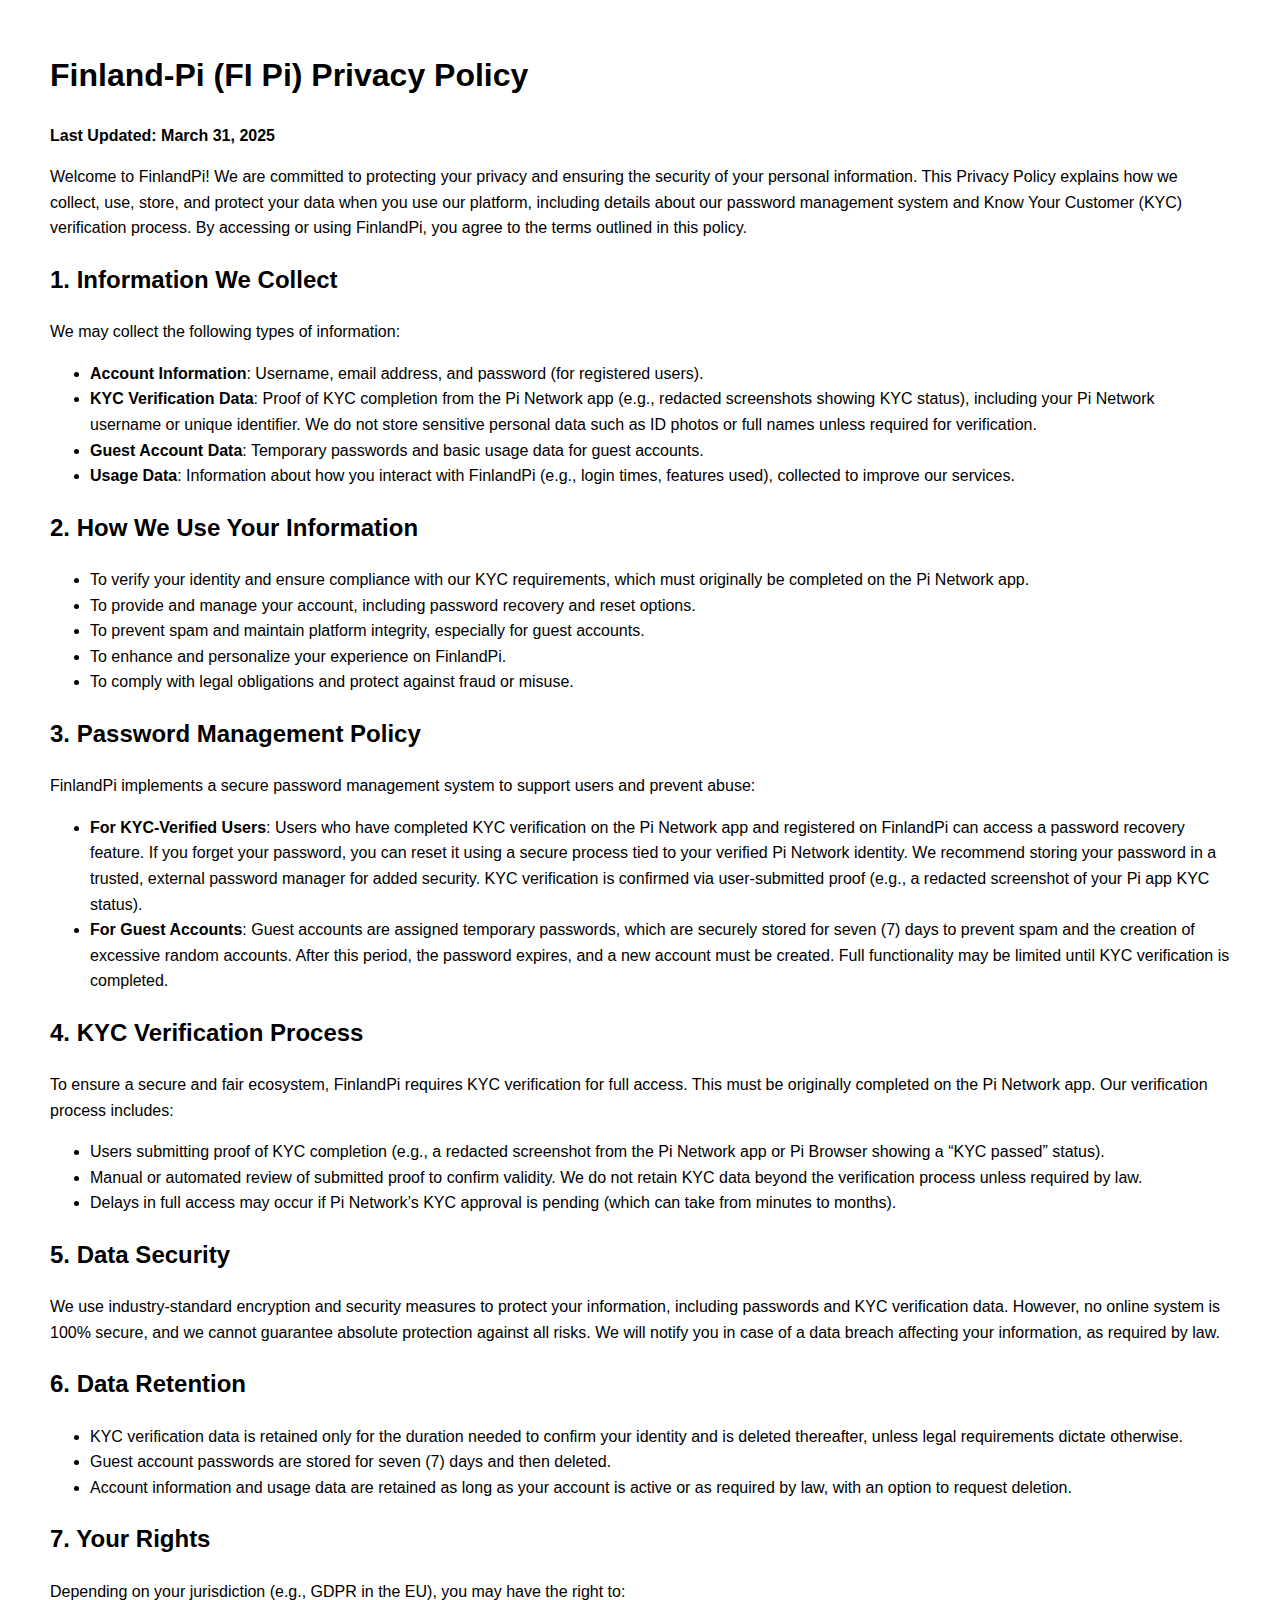
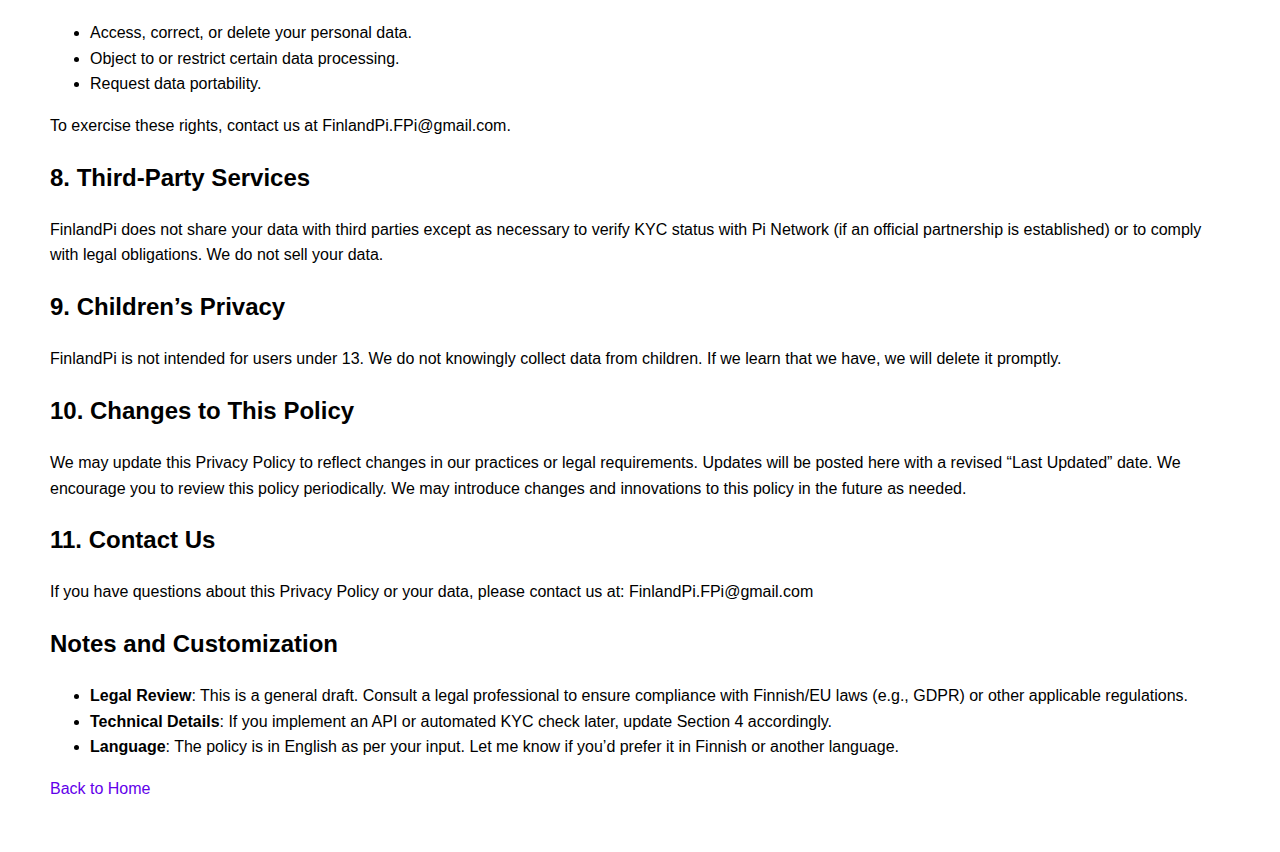
==== privacy-policy.html @ eb9ec7c3 "upload Privacy Policy and Terms of Services" ====
<!DOCTYPE html>
<html lang="en">
<head>
    <meta charset="UTF-8">
    <meta name="viewport" content="width=device-width, initial-scale=1.0">
    <title>Finland-Pi Privacy Policy</title>
    <style>
        body {
            font-family: Arial, sans-serif;
            margin: 50px;
            line-height: 1.6;
        }
        a {
            color: #6200ea;
            text-decoration: none;
        }
        a:hover {
            text-decoration: underline;
        }
    </style>
</head>
<body>
    <h1>Finland-Pi (FI Pi) Privacy Policy</h1>
    <p><strong>Last Updated: March 31, 2025</strong></p>

    <p>Welcome to FinlandPi! We are committed to protecting your privacy and ensuring the security of your personal information. This Privacy Policy explains how we collect, use, store, and protect your data when you use our platform, including details about our password management system and Know Your Customer (KYC) verification process. By accessing or using FinlandPi, you agree to the terms outlined in this policy.</p>

    <h2>1. Information We Collect</h2>
    <p>We may collect the following types of information:</p>
    <ul>
        <li><strong>Account Information</strong>: Username, email address, and password (for registered users).</li>
        <li><strong>KYC Verification Data</strong>: Proof of KYC completion from the Pi Network app (e.g., redacted screenshots showing KYC status), including your Pi Network username or unique identifier. We do not store sensitive personal data such as ID photos or full names unless required for verification.</li>
        <li><strong>Guest Account Data</strong>: Temporary passwords and basic usage data for guest accounts.</li>
        <li><strong>Usage Data</strong>: Information about how you interact with FinlandPi (e.g., login times, features used), collected to improve our services.</li>
    </ul>

    <h2>2. How We Use Your Information</h2>
    <ul>
        <li>To verify your identity and ensure compliance with our KYC requirements, which must originally be completed on the Pi Network app.</li>
        <li>To provide and manage your account, including password recovery and reset options.</li>
        <li>To prevent spam and maintain platform integrity, especially for guest accounts.</li>
        <li>To enhance and personalize your experience on FinlandPi.</li>
        <li>To comply with legal obligations and protect against fraud or misuse.</li>
    </ul>

    <h2>3. Password Management Policy</h2>
    <p>FinlandPi implements a secure password management system to support users and prevent abuse:</p>
    <ul>
        <li><strong>For KYC-Verified Users</strong>: Users who have completed KYC verification on the Pi Network app and registered on FinlandPi can access a password recovery feature. If you forget your password, you can reset it using a secure process tied to your verified Pi Network identity. We recommend storing your password in a trusted, external password manager for added security. KYC verification is confirmed via user-submitted proof (e.g., a redacted screenshot of your Pi app KYC status).</li>
        <li><strong>For Guest Accounts</strong>: Guest accounts are assigned temporary passwords, which are securely stored for seven (7) days to prevent spam and the creation of excessive random accounts. After this period, the password expires, and a new account must be created. Full functionality may be limited until KYC verification is completed.</li>
    </ul>

    <h2>4. KYC Verification Process</h2>
    <p>To ensure a secure and fair ecosystem, FinlandPi requires KYC verification for full access. This must be originally completed on the Pi Network app. Our verification process includes:</p>
    <ul>
        <li>Users submitting proof of KYC completion (e.g., a redacted screenshot from the Pi Network app or Pi Browser showing a “KYC passed” status).</li>
        <li>Manual or automated review of submitted proof to confirm validity. We do not retain KYC data beyond the verification process unless required by law.</li>
        <li>Delays in full access may occur if Pi Network’s KYC approval is pending (which can take from minutes to months).</li>
    </ul>

    <h2>5. Data Security</h2>
    <p>We use industry-standard encryption and security measures to protect your information, including passwords and KYC verification data. However, no online system is 100% secure, and we cannot guarantee absolute protection against all risks. We will notify you in case of a data breach affecting your information, as required by law.</p>

    <h2>6. Data Retention</h2>
    <ul>
        <li>KYC verification data is retained only for the duration needed to confirm your identity and is deleted thereafter, unless legal requirements dictate otherwise.</li>
        <li>Guest account passwords are stored for seven (7) days and then deleted.</li>
        <li>Account information and usage data are retained as long as your account is active or as required by law, with an option to request deletion.</li>
    </ul>

    <h2>7. Your Rights</h2>
    <p>Depending on your jurisdiction (e.g., GDPR in the EU), you may have the right to:</p>
    <ul>
        <li>Access, correct, or delete your personal data.</li>
        <li>Object to or restrict certain data processing.</li>
        <li>Request data portability.</li>
    </ul>
    <p>To exercise these rights, contact us at FinlandPi.FPi@gmail.com.</p>

    <h2>8. Third-Party Services</h2>
    <p>FinlandPi does not share your data with third parties except as necessary to verify KYC status with Pi Network (if an official partnership is established) or to comply with legal obligations. We do not sell your data.</p>

    <h2>9. Children’s Privacy</h2>
    <p>FinlandPi is not intended for users under 13. We do not knowingly collect data from children. If we learn that we have, we will delete it promptly.</p>

    <h2>10. Changes to This Policy</h2>
    <p>We may update this Privacy Policy to reflect changes in our practices or legal requirements. Updates will be posted here with a revised “Last Updated” date. We encourage you to review this policy periodically. We may introduce changes and innovations to this policy in the future as needed.</p>

    <h2>11. Contact Us</h2>
    <p>If you have questions about this Privacy Policy or your data, please contact us at: FinlandPi.FPi@gmail.com</p>

    <h2>Notes and Customization</h2>
    <ul>
        <li><strong>Legal Review</strong>: This is a general draft. Consult a legal professional to ensure compliance with Finnish/EU laws (e.g., GDPR) or other applicable regulations.</li>
        <li><strong>Technical Details</strong>: If you implement an API or automated KYC check later, update Section 4 accordingly.</li>
        <li><strong>Language</strong>: The policy is in English as per your input. Let me know if you’d prefer it in Finnish or another language.</li>
    </ul>

    <p><a href="index.html">Back to Home</a></p>
</body>
</html>
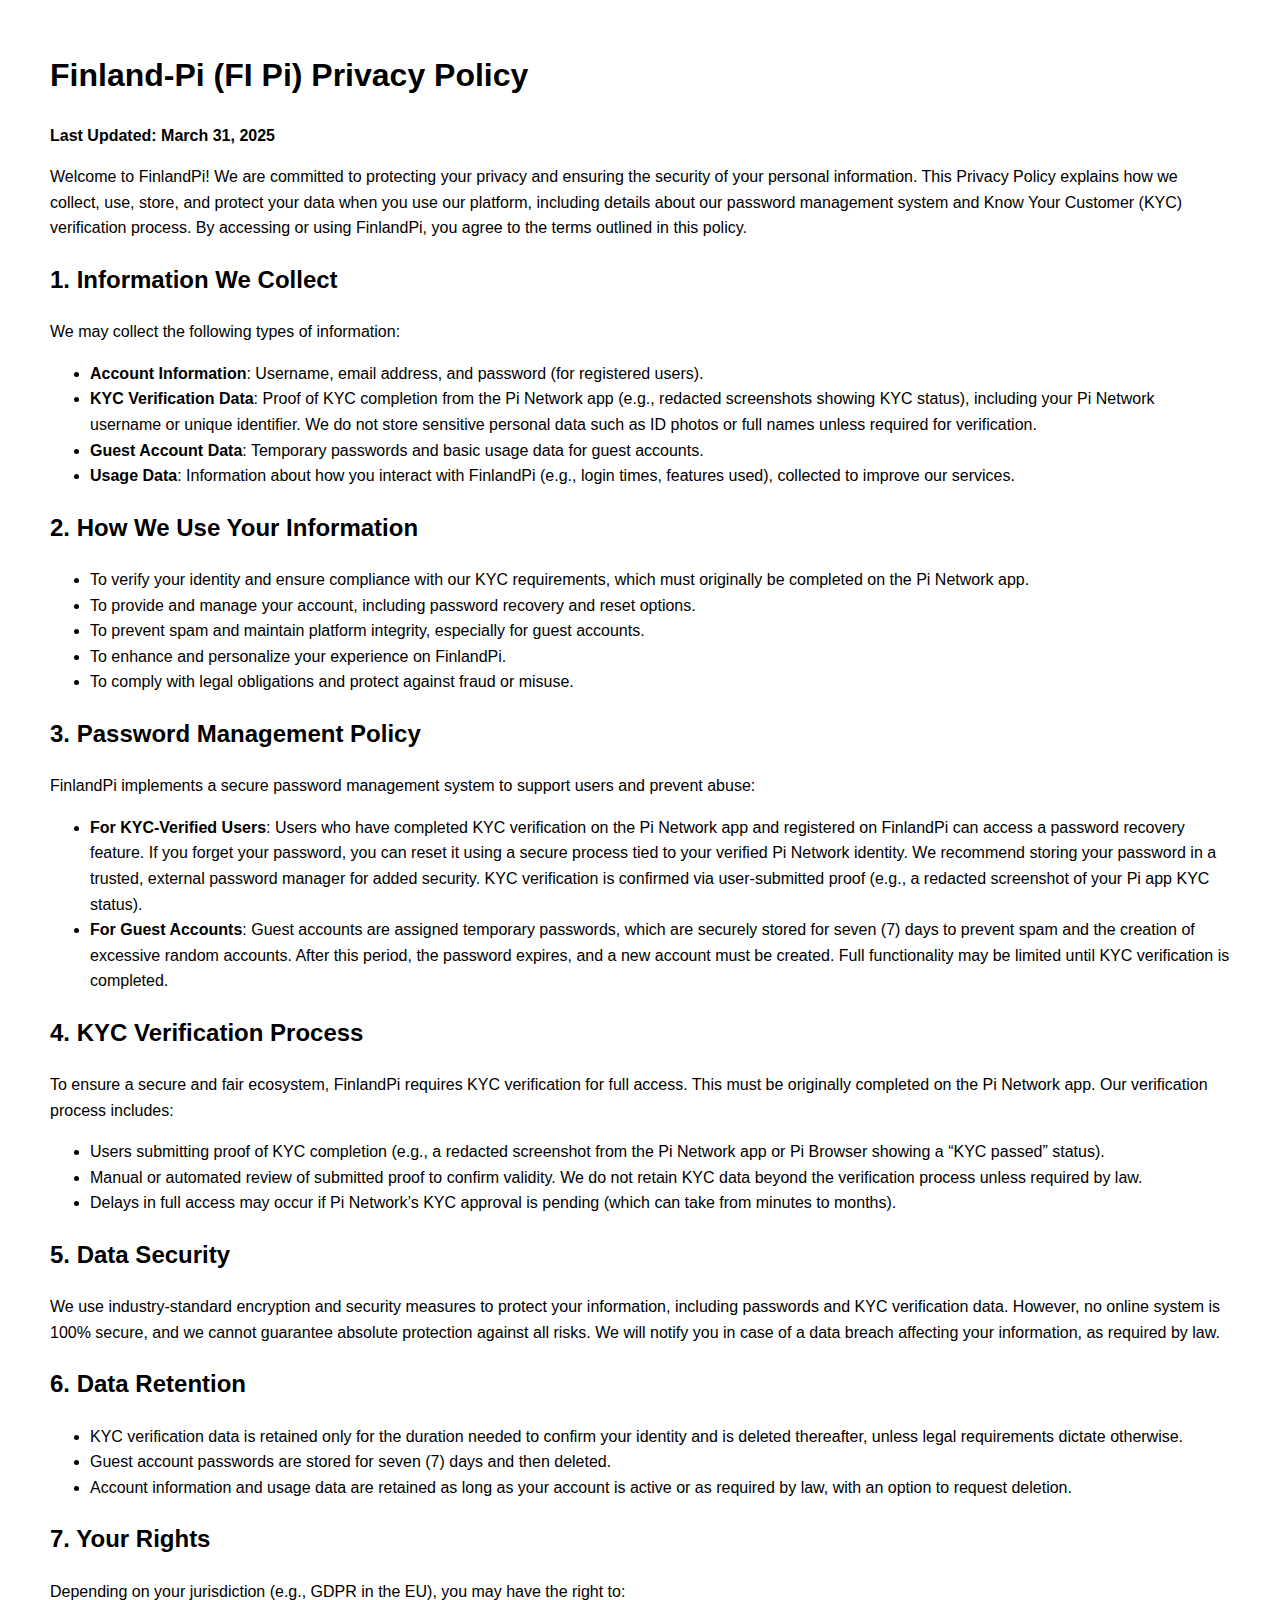
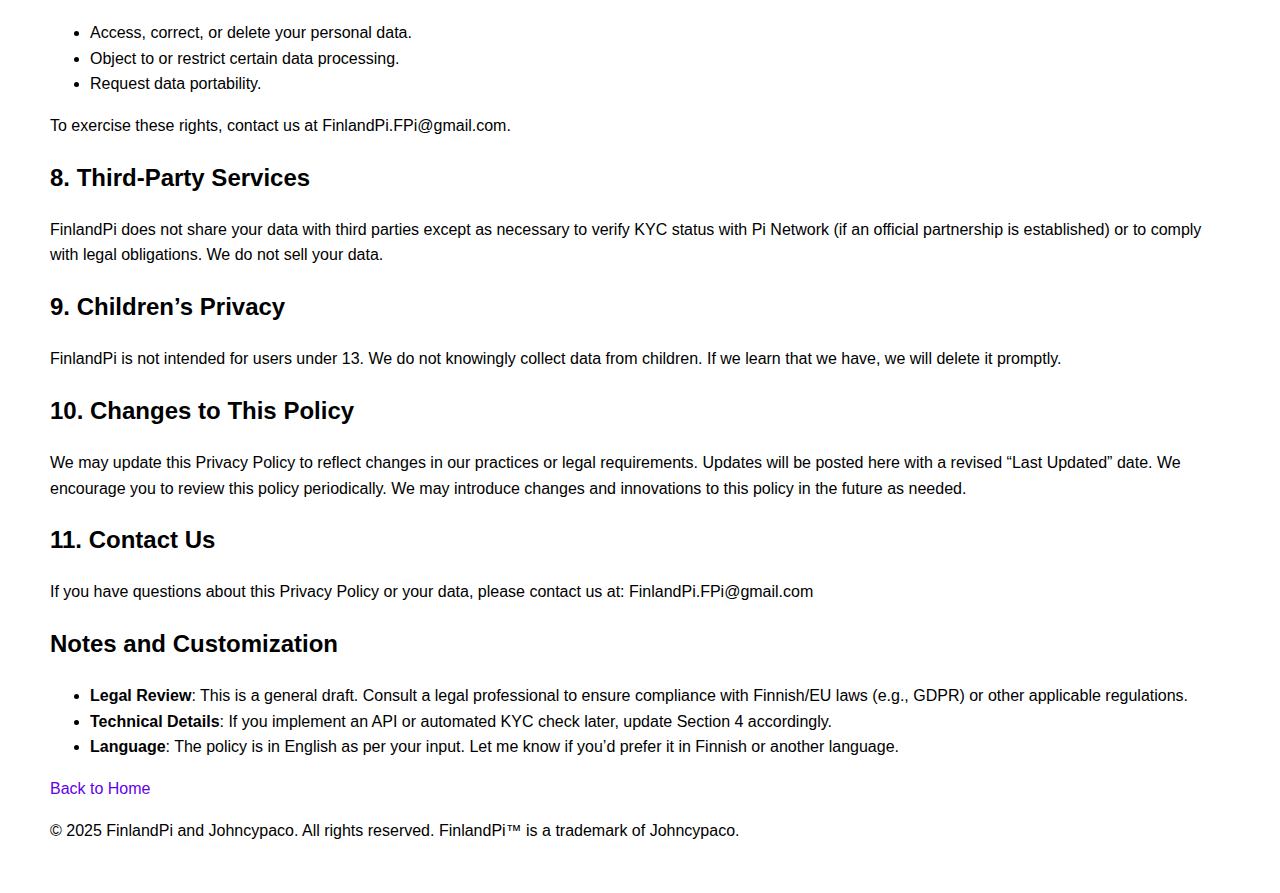
==== commit f5a5ae51: "Update privacy-policy.html with copyright and trademark notice" ====
--- a/privacy-policy.html
+++ b/privacy-policy.html
@@ -98,4 +98,7 @@
 
     <p><a href="index.html">Back to Home</a></p>
 </body>
-</html>+</html>
+<footer>
+    <p>© 2025 FinlandPi and Johncypaco. All rights reserved. FinlandPi™ is a trademark of Johncypaco.</p>
+</footer>
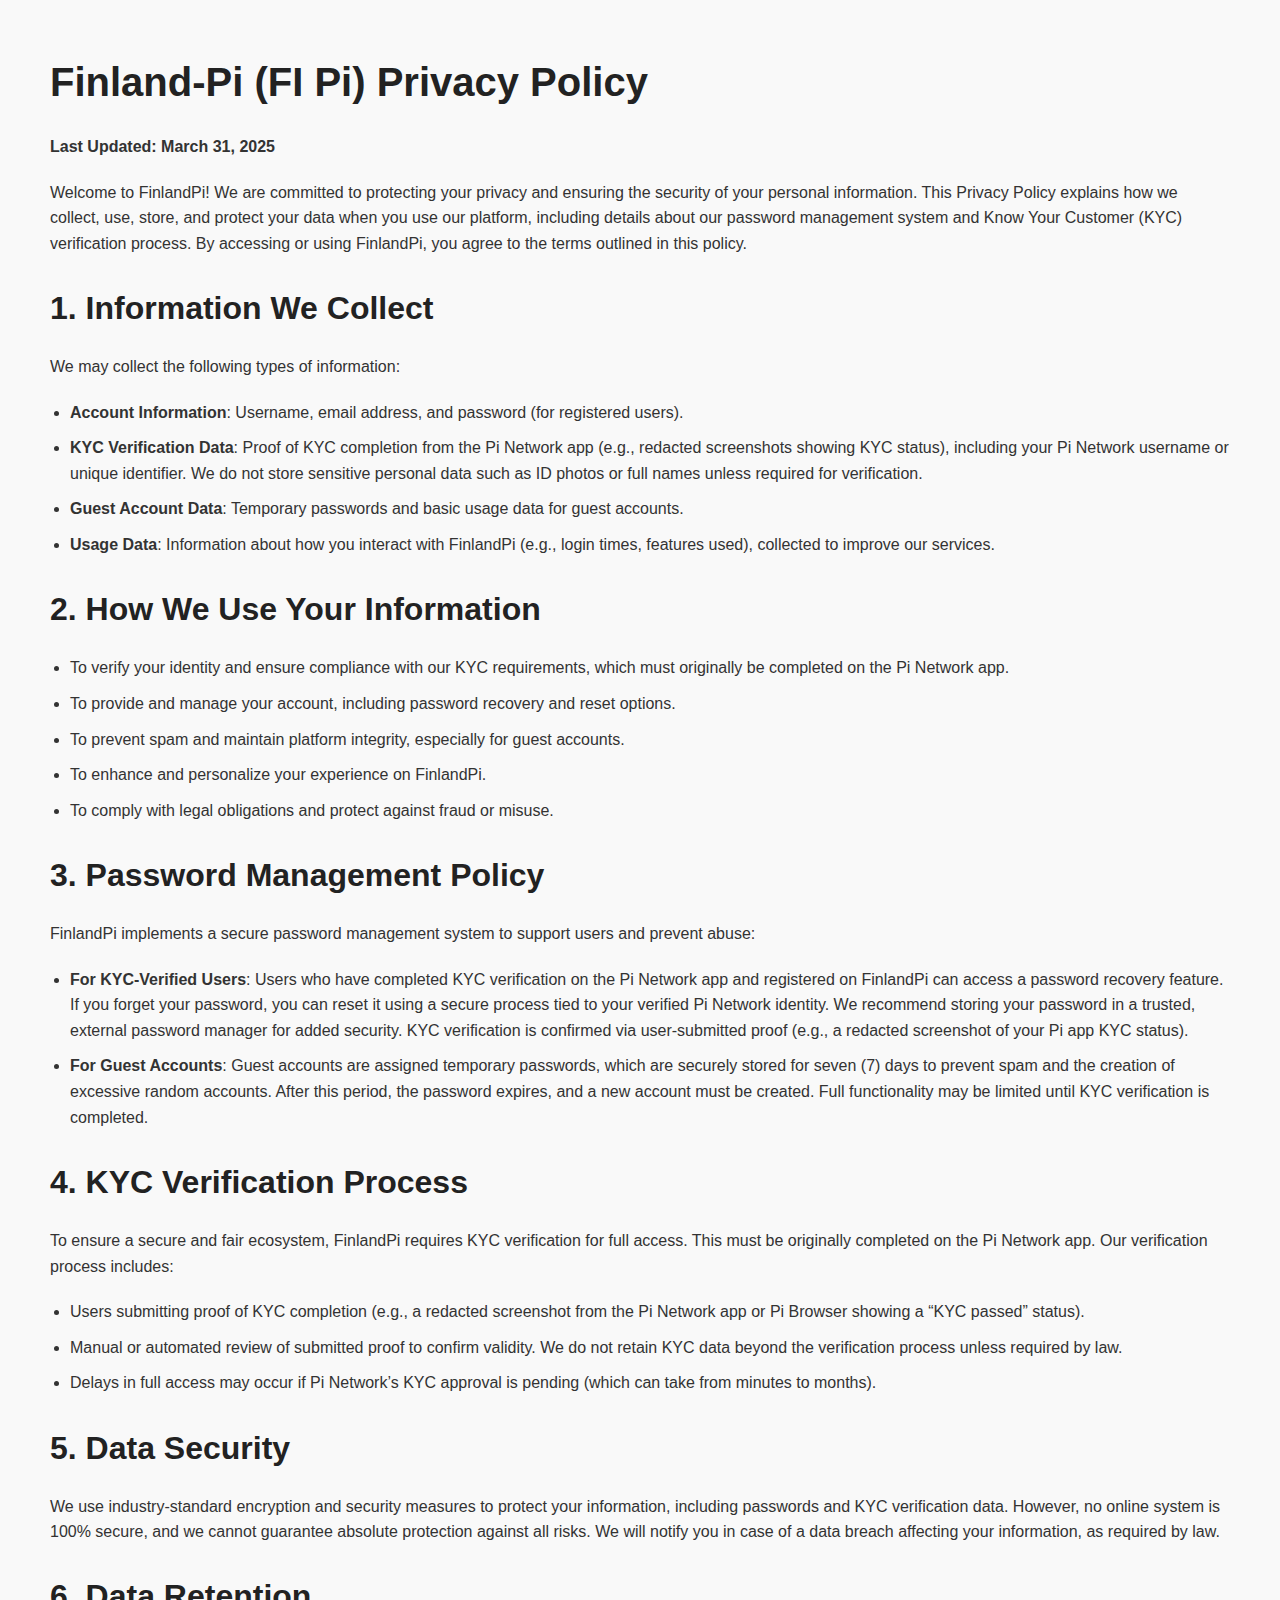
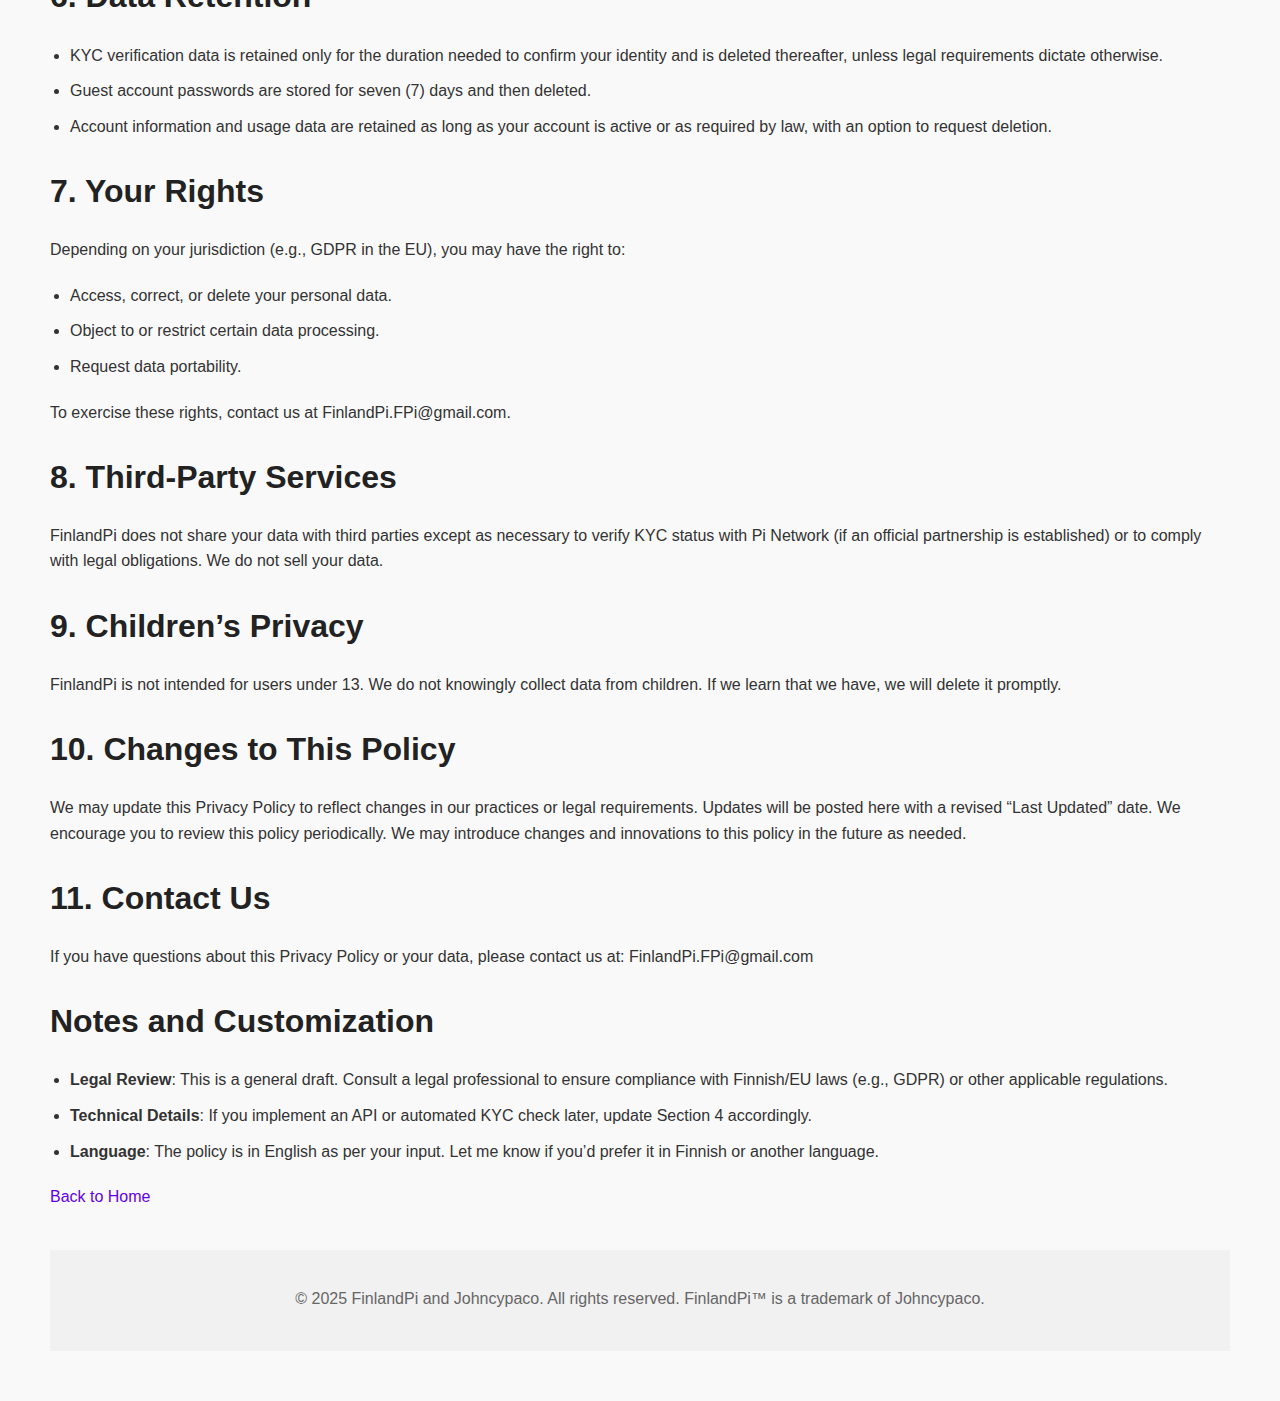
==== commit 5e18f2fb: "Update privacy-policy.html with style.css" ====
--- a/privacy-policy.html
+++ b/privacy-policy.html
@@ -1,6 +1,7 @@
 <!DOCTYPE html>
 <html lang="en">
 <head>
+    <link rel="stylesheet" href="style.css">
     <meta charset="UTF-8">
     <meta name="viewport" content="width=device-width, initial-scale=1.0">
     <title>Finland-Pi Privacy Policy</title>
--- a/style.css
+++ b/style.css
@@ -0,0 +1,115 @@
+/* Import Google Fonts for clean, modern typography */
+@import url('https://fonts.googleapis.com/css2?family=Open+Sans:wght@400;600&display=swap');
+
+/* Global Styles */
+body {
+    font-family: 'Open Sans', sans-serif;
+    background-color: #f9f9f9; /* Light background for contrast */
+    color: #333; /* Dark text for readability */
+    margin: 0;
+    padding: 0;
+    line-height: 1.6; /* Comfortable line spacing */
+}
+
+.container {
+    max-width: 800px; /* Keeps content readable and not too wide */
+    margin: 0 auto; /* Centers the content */
+    padding: 20px; /* Adds breathing room */
+    background-color: #fff; /* White background for content area */
+    box-shadow: 0 0 10px rgba(0, 0, 0, 0.1); /* Subtle shadow for depth */
+}
+
+/* Headings */
+h1, h2, h3 {
+    color: #222; /* Slightly darker for emphasis */
+    margin-bottom: 20px; /* Spacing below headings */
+}
+
+h1 {
+    font-size: 2.5rem; /* Large for main titles */
+    font-weight: 600; /* Bold for prominence */
+}
+
+h2 {
+    font-size: 2rem; /* Medium for section titles */
+    font-weight: 600;
+}
+
+h3 {
+    font-size: 1.5rem; /* Smaller for subsections */
+    font-weight: 600;
+}
+
+/* Paragraphs */
+p {
+    font-size: 1rem; /* Standard size for body text */
+    margin-bottom: 20px; /* Spacing between paragraphs */
+}
+
+/* Links */
+a {
+    color: #0066cc; /* Blue for visibility */
+    text-decoration: underline; /* Underline for clarity */
+}
+
+a:hover {
+    color: #004080; /* Darker blue on hover */
+}
+
+/* Lists */
+ul, ol {
+    margin: 20px 0; /* Spacing around lists */
+    padding-left: 20px; /* Indentation for bullets/numbers */
+}
+
+li {
+    margin-bottom: 10px; /* Spacing between list items */
+}
+
+/* Footer */
+footer {
+    text-align: center; /* Centered text */
+    margin-top: 40px; /* Spacing above footer */
+    padding: 20px; /* Padding inside footer */
+    background-color: #f1f1f1; /* Light gray background */
+    font-size: 0.9rem; /* Slightly smaller text */
+    color: #666; /* Subtle text color */
+}
+
+/* Buttons (optional, for calls to action) */
+.button {
+    display: inline-block;
+    padding: 10px 20px; /* Comfortable clickable area */
+    background-color: #0066cc; /* Matches link color */
+    color: #fff; /* White text for contrast */
+    text-decoration: none; /* No underline */
+    border-radius: 5px; /* Rounded corners */
+    font-weight: 600; /* Bold text */
+}
+
+.button:hover {
+    background-color: #004080; /* Darker on hover */
+}
+
+/* Responsiveness for smaller screens */
+@media (max-width: 768px) {
+    .container {
+        padding: 10px; /* Reduced padding on small screens */
+    }
+
+    h1 {
+        font-size: 2rem; /* Slightly smaller */
+    }
+
+    h2 {
+        font-size: 1.75rem;
+    }
+
+    h3 {
+        font-size: 1.25rem;
+    }
+
+    p {
+        font-size: 0.95rem; /* Slightly smaller for mobile */
+    }
+}
